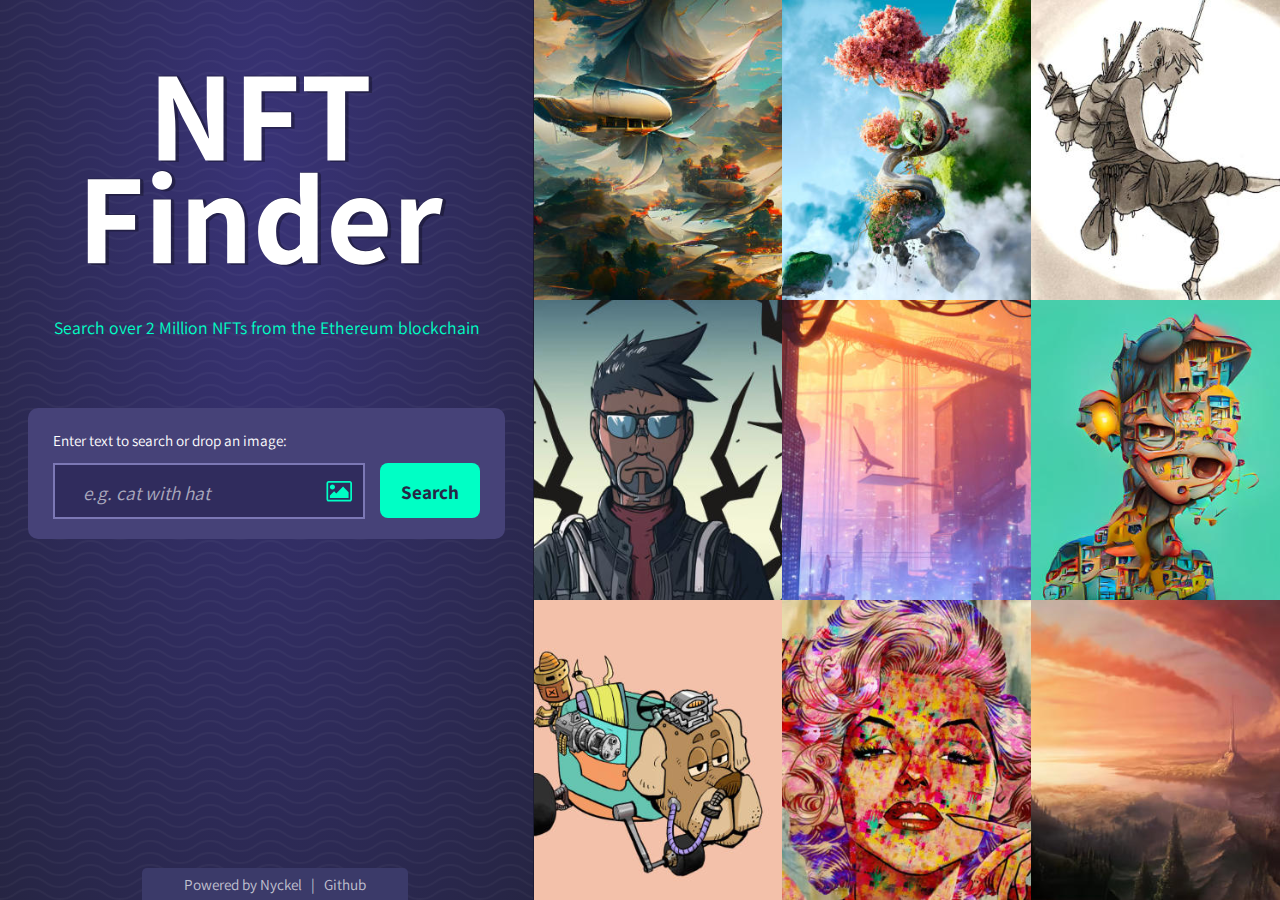
==== demos/NFTFinder/index.html @ 92280795 "Update index.html" ====
<!DOCTYPE html>

<html>

<head>

	<!-- Global site tag (gtag.js) - Google Analytics -->
	<script async src="https://www.googletagmanager.com/gtag/js?id=UA-191564533-1"></script>
	<script>
		window.dataLayer = window.dataLayer || [];
		function gtag() { window.dataLayer.push(arguments); }
		gtag('js', new Date());

		gtag('config', 'UA-191564533-1', { 'linker': { 'domains': ['www.nyckel.com', 'login.nyckel.com'] } });
	</script>

	<meta name="viewport" content="width=device-width, initial-scale=1, minimum-scale=1">
	<meta http-equiv="Content-Type" content="text/html; charset=UTF-8" />
	<base href="" />

	<link rel="preconnect" href="https://fonts.googleapis.com">
	<link rel="preconnect" href="https://fonts.gstatic.com" crossorigin>
	<link href="https://fonts.googleapis.com/css2?family=Assistant:wght@400;600" rel="stylesheet">
	<link rel="apple-touch-icon" sizes="180x180" href="apple-touch-icon.png">
	<link rel="icon" type="image/png" sizes="32x32" href="favicon-32x32.png">
	<link rel="icon" type="image/png" sizes="16x16" href="favicon-16x16.png">
	<link rel="manifest" href="site.webmanifest">
	<script type="text/javascript" src="js/nft-search.js"></script>
	<link href="css/saphire-utilities-2.0.min.css" rel="stylesheet" type="text/css" />
	<link href="css/nft-search.css" rel="stylesheet" type="text/css" />
	<title>NFT Finder</title>
	<meta name="description" content="">
</head>

<body class="">

	<main>

		<div class="columns-fluid collapse-900" style="height: 100%;">
			<div class="col-5 main-panel" style="position: relative;">
				<div class="main-panel-inner">
					<div class="text-centered p-t-50 p-remove-900">
						<div class="p-25">
							<img src="images/logo-nft.svg" alt="" class="page-logo" />
						</div>

						<div class="tag-text p-b-50 p-remove-900">
							<p>
								Search over 2 Million NFTs from the Ethereum blockchain
							</p>
						</div>

						<div class="form-box">
							<form id="search-form" style="position: relative;">
								<div class="p-b-10 text-center-900"><label>Enter text to search or drop an
										image:</label></div>
								<div class="columns-flex collapse-700">
									<div class="col-fluid  p-r-15 p-remove-700" style="position: relative;">
										<div id="current-search-preview" class="current-search-preview"
											style="padding: 10px;">
											<div class="current-search-preview-divet"></div>
											<img id="ItemPreview" src=""
												style="width: 100px; position: relative; z-index: 5; float: left;" />
										</div>
										<div style="position: absolute; right: 27px; top: 18px;">
											<label for="image-input"><img id="image-search-label"
													class="image-droppable" src="images/icon-upload-image.svg"
													alt="Powered by Nyckel"
													style="width: 27px; cursor: pointer;" /></label>
											<input id="image-input" name="image-input" type="file"
												onchange="image_upload_click()" style="display: none;"><br>
										</div>
										<input id="search-text" type="text" placeholder="e.g. cat with hat" />
									</div>
									<div class="col-100"><input id="search-submit" type="submit"
											class="btn btn-primary search-button" value="Search" /></div>
								</div>
							</form>
						</div>

						<div id="error-message" class="error-message">Error: Please upload a jpg or png image</div>
					</div>

					<div class="tab-bottom"><a href="https://www.nyckel.com/semantic-image-search">Powered by
							Nyckel&nbsp;&nbsp;&nbsp;|</a><a
							href="https://github.com/NyckelAI/codesamples/tree/main/demos/NFTFinder"
							target="_blank">&nbsp;&nbsp;&nbsp;Github</a>
					</div>
				</div>
			</div>

			<div id="results-pane" class="col-7" style="position: relative;">
				<div class="loading-panel">
					<div class="loading-panel-spinner-wrapper">
						<div class="lds-roller">
							<div></div>
							<div></div>
							<div></div>
							<div></div>
							<div></div>
							<div></div>
							<div></div>
							<div></div>
						</div>
					</div>
				</div>
				<div class='container' style="position: relative; z-index: 2;">

					<div id="tile-0" class='tile image-tile-wrapper'>
						<a id="tile-link-0" class="image-tile-link" title="View NFT" href="" target="_blank"><img
								src="images/icon-link.svg" alt="View NFT" /></a>
						<div id="tile-image-0" class="image-tile tooltip"
							style="width: 100%; height: 100%; background-size: cover;"
							data-tooltiptarget="tooltip-similar" data-id=""></div>
					</div>

					<div id="tile-1" class='tile image-tile-wrapper'>
						<a id="tile-link-1" class="image-tile-link" title="View NFT" href="" target="_blank"><img
								src="images/icon-link.svg" alt="View NFT" /></a>
						<div id="tile-image-1" class="image-tile tooltip"
							style="width: 100%; height: 100%; background-size: cover;"
							data-tooltiptarget="tooltip-similar" data-id=""></div>
					</div>

					<div id="tile-2" class='tile image-tile-wrapper'>
						<a id="tile-link-2" class="image-tile-link" title="View NFT" href="" target="_blank"><img
								src="images/icon-link.svg" alt="View NFT" /></a>
						<div id="tile-image-2" class="image-tile tooltip"
							style="width: 100%; height: 100%; background-size: cover;"
							data-tooltiptarget="tooltip-similar" data-id=""></div>
					</div>

					<div id="tile-3" class='tile image-tile-wrapper'>
						<a id="tile-link-3" class="image-tile-link" title="View NFT" href="" target="_blank"><img
								src="images/icon-link.svg" alt="View NFT" /></a>
						<div id="tile-image-3" class="image-tile tooltip"
							style="width: 100%; height: 100%; background-size: cover;"
							data-tooltiptarget="tooltip-similar" data-id=""></div>
					</div>

					<div id="tile-4" class='tile image-tile-wrapper'>
						<a id="tile-link-4" class="image-tile-link" title="View NFT" href="" target="_blank"><img
								src="images/icon-link.svg" alt="View NFT" /></a>
						<div id="tile-image-4" class="image-tile tooltip"
							style="width: 100%; height: 100%; background-size: cover;"
							data-tooltiptarget="tooltip-similar" data-id=""></div>
					</div>

					<div id="tile-5" class='tile image-tile-wrapper'>
						<a id="tile-link-5" class="image-tile-link" title="View NFT" href="" target="_blank"><img
								src="images/icon-link.svg" alt="View NFT" /></a>
						<div id="tile-image-5" class="image-tile tooltip"
							style="width: 100%; height: 100%; background-size: cover;"
							data-tooltiptarget="tooltip-similar" data-id=""></div>
					</div>

					<div id="tile-6" class='tile image-tile-wrapper'>
						<a id="tile-link-6" class="image-tile-link" title="View NFT" href="" target="_blank"><img
								src="images/icon-link.svg" alt="View NFT" /></a>
						<div id="tile-image-6" class="image-tile tooltip"
							style="width: 100%; height: 100%; background-size: cover;"
							data-tooltiptarget="tooltip-similar" data-id=""></div>
					</div>

					<div id="tile-7" class='tile image-tile-wrapper'>
						<a id="tile-link-7" class="image-tile-link" title="View NFT" href="" target="_blank"><img
								src="images/icon-link.svg" alt="View NFT" /></a>
						<div id="tile-image-7" class="image-tile tooltip"
							style="width: 100%; height: 100%; background-size: cover;"
							data-tooltiptarget="tooltip-similar" data-id=""></div>
					</div>

					<div id="tile-8" class='tile image-tile-wrapper'>
						<a id="tile-link-8" class="image-tile-link" title="View NFT" href="" target="_blank"><img
								src="images/icon-link.svg" alt="View NFT" /></a>
						<div id="tile-image-8" class="image-tile tooltip"
							style="width: 100%; height: 100%; background-size: cover;"
							data-tooltiptarget="tooltip-similar" data-id=""></div>
					</div>

				</div>
			</div>
		</div>

		<div id="tooltip-similar" class="tooltip-popup">
			<strong>Click to find similar images</strong>
		</div>

	</main>
</body>

</html>
---- demos/NFTFinder/css/saphire-utilities-2.0.min.css ----
.columns-flex{display:flex}.columns-flex .col-fluid{flex-grow:1;min-width:0}.columns-flex .col-50{width:50px;flex-shrink:0}.columns-flex .col-60{width:60px;flex-shrink:0}.columns-flex .col-65{width:65px;flex-shrink:0}.columns-flex .col-75{width:75px;flex-shrink:0}.columns-flex .col-85{width:85px;flex-shrink:0}.columns-flex .col-100{width:100px;flex-shrink:0}.columns-flex .col-125{width:125px;flex-shrink:0}.columns-flex .col-150{width:150px;flex-shrink:0}.columns-flex .col-200{width:200px;flex-shrink:0}.columns-flex .col-250{width:250px;flex-shrink:0}.columns-flex .col-300{width:300px;flex-shrink:0}.columns-flex .col.center-horizontal{display:flex;justify-content:center}.columns-flex .col.center-vertical{display:flex;align-items:center}@media (max-width:700px){.columns-flex.collapse-700{flex-direction:column}.columns-flex.collapse-700>.col-100,.columns-flex.collapse-700>.col-125,.columns-flex.collapse-700>.col-150,.columns-flex.collapse-700>.col-200,.columns-flex.collapse-700>.col-250,.columns-flex.collapse-700>.col-300,.columns-flex.collapse-700>.col-50,.columns-flex.collapse-700>.col-60,.columns-flex.collapse-700>.col-65,.columns-flex.collapse-700>.col-75,.columns-flex.collapse-700>.col-85{width:100%;min-width:0}}@media (max-width:800px){.columns-flex.collapse-800{flex-direction:column}.columns-flex.collapse-800>.col-100,.columns-flex.collapse-800>.col-125,.columns-flex.collapse-800>.col-150,.columns-flex.collapse-800>.col-200,.columns-flex.collapse-800>.col-250,.columns-flex.collapse-800>.col-300,.columns-flex.collapse-800>.col-50,.columns-flex.collapse-800>.col-60,.columns-flex.collapse-800>.col-65,.columns-flex.collapse-800>.col-75,.columns-flex.collapse-800>.col-85{width:100%;min-width:0}}@media (max-width:900px){.columns-flex.collapse-900{flex-direction:column}.columns-flex.collapse-900>.col-100,.columns-flex.collapse-900>.col-125,.columns-flex.collapse-900>.col-150,.columns-flex.collapse-900>.col-200,.columns-flex.collapse-900>.col-250,.columns-flex.collapse-900>.col-300,.columns-flex.collapse-900>.col-50,.columns-flex.collapse-900>.col-60,.columns-flex.collapse-900>.col-65,.columns-flex.collapse-900>.col-75,.columns-flex.collapse-900>.col-85{width:100%;min-width:0}}.flex-tiles-halves{display:flex;justify-content:space-between}.flex-tiles-halves .col{width:48%}.flex-tiles-thirds{display:flex;justify-content:space-between}.flex-tiles-thirds .col{width:32%}.columns-fluid{display:flex;flex-wrap:wrap;justify-content:space-between}.columns-fluid .col-1{width:8.33%;box-sizing:border-box}.columns-fluid .col-2{width:16.66%;box-sizing:border-box}.columns-fluid .col-3{width:24.99%;box-sizing:border-box}.columns-fluid .col-4{width:33.32%;box-sizing:border-box}.columns-fluid .col-5{width:41.65%;box-sizing:border-box}.columns-fluid .col-6{width:49.98%;box-sizing:border-box}.columns-fluid .col-7{width:58.31%;box-sizing:border-box}.columns-fluid .col-8{width:66.65%;box-sizing:border-box}.columns-fluid .col-9{width:74.97%;box-sizing:border-box}.columns-fluid .col-10{width:83.3%;box-sizing:border-box}.columns-fluid .col-11{width:91.63%;box-sizing:border-box}.columns-fluid .col-12{width:100%;box-sizing:border-box}.contain-1000,.contain-1100,.contain-1200,.contain-1300,.contain-1400,.contain-1500,.contain-1600,.contain-1700,.contain-1800,.contain-300,.contain-350,.contain-400,.contain-500,.contain-600,.contain-700,.contain-800,.contain-900{width:100%;margin:0 auto;-webkit-box-sizing:border-box;-moz-box-sizing:border-box;box-sizing:border-box}.contain-300{max-width:300px}.contain-350{max-width:350px}.contain-400{max-width:400px}.contain-500{max-width:500px}.contain-600{max-width:600px}.contain-700{max-width:700px}.contain-800{max-width:800px}.contain-900{max-width:900px}.contain-1000{max-width:1000px}.contain-1100{max-width:1100px}.contain-1200{max-width:1200px}.contain-1300{max-width:1300px}.contain-1400{max-width:1400px}.contain-1500{max-width:1500px}.contain-1600{max-width:1600px}.contain-1700{max-width:1700px}.contain-1800{max-width:1800px}.font-centered,.text-center,.text-centered{text-align:center}.text-left{text-align:left}.text-right{text-align:right}.text-alert{color:red;font-weight:bolder}.text-italic{font-style:italic}.text-error{color:red}@media (max-width:1000px){.columns-fluid.collapse-1000>.col-1,.columns-fluid.collapse-1000>.col-10,.columns-fluid.collapse-1000>.col-11,.columns-fluid.collapse-1000>.col-12,.columns-fluid.collapse-1000>.col-2,.columns-fluid.collapse-1000>.col-3,.columns-fluid.collapse-1000>.col-4,.columns-fluid.collapse-1000>.col-5,.columns-fluid.collapse-1000>.col-6,.columns-fluid.collapse-1000>.col-7,.columns-fluid.collapse-1000>.col-8,.columns-fluid.collapse-1000>.col-9{width:100%;float:none;clear:both}.text-right.text-left-1000{text-align:left}.text-center-1000,.text-center-1000 h1,.text-center-1000 h2,.text-center-1000 h3,.text-center-1000 h4,.text-center-1000 p,.text-centered-1000,.text-centered-1000 h1,.text-centered-1000 h2,.text-centered-1000 h3,.text-centered-1000 h4,.text-centered-1000 p,.text-left.text-center-1000,.text-left.text-center-1000 h1,.text-left.text-center-1000 h2,.text-left.text-center-1000 h3,.text-left.text-center-1000 h4,.text-left.text-center-1000 p,.text-left.text-centered-1000,.text-left.text-centered-1000 h1,.text-left.text-centered-1000 h2,.text-left.text-centered-1000 h3,.text-left.text-centered-1000 h4,.text-left.text-centered-1000 p,.text-right.text-center-1000,.text-right.text-center-1000 h1,.text-right.text-center-1000 h2,.text-right.text-center-1000 h3,.text-right.text-center-1000 h4,.text-right.text-center-1000 p{text-align:center}}@media (max-width:900px){.columns-fluid.collapse-900>.col-1,.columns-fluid.collapse-900>.col-10,.columns-fluid.collapse-900>.col-11,.columns-fluid.collapse-900>.col-12,.columns-fluid.collapse-900>.col-2,.columns-fluid.collapse-900>.col-3,.columns-fluid.collapse-900>.col-4,.columns-fluid.collapse-900>.col-5,.columns-fluid.collapse-900>.col-6,.columns-fluid.collapse-900>.col-7,.columns-fluid.collapse-900>.col-8,.columns-fluid.collapse-900>.col-9{width:100%;float:none;clear:both}.text-center-900,.text-center-900 h1,.text-center-900 h2,.text-center-900 h3,.text-center-900 h4,.text-center-900 p,.text-left.text-center-900,.text-left.text-center-900 h1,.text-left.text-center-900 h2,.text-left.text-center-900 h3,.text-left.text-center-900 h4,.text-left.text-center-900 p,.text-right.text-center-900,.text-right.text-center-900 h1,.text-right.text-center-900 h2,.text-right.text-center-900 h3,.text-right.text-center-900 h4,.text-right.text-center-900 p{text-align:center}.text-right.text-left-900{text-align:left}}@media (max-width:800px){.columns-fluid.collapse-800>.col-1,.columns-fluid.collapse-800>.col-10,.columns-fluid.collapse-800>.col-11,.columns-fluid.collapse-800>.col-12,.columns-fluid.collapse-800>.col-2,.columns-fluid.collapse-800>.col-3,.columns-fluid.collapse-800>.col-4,.columns-fluid.collapse-800>.col-5,.columns-fluid.collapse-800>.col-6,.columns-fluid.collapse-800>.col-7,.columns-fluid.collapse-800>.col-8,.columns-fluid.collapse-800>.col-9{width:100%;float:none;clear:both}.text-center-800,.text-center-800 h1,.text-center-800 h2,.text-center-800 h3,.text-center-800 h4,.text-center-800 p,.text-left.text-center-800,.text-left.text-center-800 h1,.text-left.text-center-800 h2,.text-left.text-center-800 h3,.text-left.text-center-800 h4,.text-left.text-center-800 p,.text-right.text-center-800,.text-right.text-center-800 h1,.text-right.text-center-800 h2,.text-right.text-center-800 h3,.text-right.text-center-800 h4,.text-right.text-center-800 p{text-align:center}.text-right.text-left-800{text-align:left}}@media (max-width:700px){.columns-fluid.collapse-700>.col-1,.columns-fluid.collapse-700>.col-10,.columns-fluid.collapse-700>.col-11,.columns-fluid.collapse-700>.col-12,.columns-fluid.collapse-700>.col-2,.columns-fluid.collapse-700>.col-3,.columns-fluid.collapse-700>.col-4,.columns-fluid.collapse-700>.col-5,.columns-fluid.collapse-700>.col-6,.columns-fluid.collapse-700>.col-7,.columns-fluid.collapse-700>.col-8,.columns-fluid.collapse-700>.col-9{width:100%;float:none;clear:both}.text-center-700,.text-center-700 h1,.text-center-700 h2,.text-center-700 h3,.text-center-700 h4,.text-center-700 p,.text-left.text-center-700,.text-left.text-center-700 h1,.text-left.text-center-700 h2,.text-left.text-center-700 h3,.text-left.text-center-700 h4,.text-left.text-center-700 p,.text-right.text-center-700,.text-right.text-center-700 h1,.text-right.text-center-700 h2,.text-right.text-center-700 h3,.text-right.text-center-700 h4,.text-right.text-center-700 p{text-align:center}.text-right.text-left-700{text-align:left}}.p-t-5{padding-top:5px}.p-t-10{padding-top:10px}.p-t-15{padding-top:15px}.p-t-20{padding-top:20px}.p-t-25{padding-top:25px}.p-t-30{padding-top:30px}.p-t-40{padding-top:40px}.p-t-50{padding-top:50px}.p-t-70{padding-top:70px}.p-t-75{padding-top:75px}.p-t-100{padding-top:100px}.p-t-125{padding-top:125px}.p-t-150{padding-top:150px}.p-t-200{padding-top:200px}.p-b-5{padding-bottom:5px}.p-b-10{padding-bottom:10px}.p-b-15{padding-bottom:15px}.p-b-20{padding-bottom:20px}.p-b-25{padding-bottom:25px}.p-b-30{padding-bottom:30px}.p-b-40{padding-bottom:40px}.p-b-50{padding-bottom:50px}.p-b-70{padding-bottom:70px}.p-b-75{padding-bottom:75px}.p-b-100{padding-bottom:100px}.p-b-125{padding-bottom:125px}.p-b-150{padding-bottom:150px}.p-b-200{padding-bottom:200px}.p-10{padding:10px}.p-15{padding:15px}.p-20{padding:20px}.p-25{padding:25px}.p-30{padding:30px}.p-35{padding:35px}.p-40{padding:40px}.p-50{padding:50px}.p-60{padding:60px}.p-70{padding:70px}.p-75{padding:75px}.p-100{padding:100px}.p-125{padding:125px}.p-150{padding:150px}.p-200{padding:200px}.p-l-5{padding-left:5px}.p-l-10{padding-left:10px}.p-l-15{padding-left:15px}.p-l-20{padding-left:20px}.p-l-25{padding-left:25px}.p-l-30{padding-left:30px}.p-l-35{padding-left:35px}.p-l-40{padding-left:40px}.p-l-50{padding-left:50px}.p-l-60{padding-left:60px}.p-l-70{padding-left:70px}.p-l-75{padding-left:75px}.p-l-100{padding-left:100px}.p-l-125{padding-left:125px}.p-l-150{padding-left:150px}.p-l-200{padding-left:200px}.p-l-300{padding-left:300px}@media (max-width:600px){.columns-fluid.collapse-600>.col-1,.columns-fluid.collapse-600>.col-10,.columns-fluid.collapse-600>.col-11,.columns-fluid.collapse-600>.col-12,.columns-fluid.collapse-600>.col-2,.columns-fluid.collapse-600>.col-3,.columns-fluid.collapse-600>.col-4,.columns-fluid.collapse-600>.col-5,.columns-fluid.collapse-600>.col-6,.columns-fluid.collapse-600>.col-7,.columns-fluid.collapse-600>.col-8,.columns-fluid.collapse-600>.col-9{width:100%;float:none;clear:both}.text-center-600,.text-center-600 h1,.text-center-600 h2,.text-center-600 h3,.text-center-600 h4,.text-center-600 p,.text-left.text-center-600,.text-left.text-center-600 h1,.text-left.text-center-600 h2,.text-left.text-center-600 h3,.text-left.text-center-600 h4,.text-left.text-center-600 p,.text-right.text-center-600,.text-right.text-center-600 h1,.text-right.text-center-600 h2,.text-right.text-center-600 h3,.text-right.text-center-600 h4,.text-right.text-center-600 p{text-align:center}.text-right.text-left-600{text-align:left}.p-10.p-remove-600,.p-100.p-remove-600,.p-15.p-remove-600,.p-20.p-remove-600,.p-25.p-remove-600,.p-30.p-remove-600,.p-35.p-remove-600,.p-5.p-remove-600,.p-50.p-remove-600{padding:0}.p-l-10.p-l-remove-600,.p-l-100.p-l-remove-600,.p-l-15.p-l-remove-600,.p-l-20.p-l-remove-600,.p-l-25.p-l-remove-600,.p-l-30.p-l-remove-600,.p-l-35.p-l-remove-600,.p-l-40.p-l-remove-600,.p-l-5.p-l-remove-600,.p-l-50.p-l-remove-600{padding-left:0}.p-r-10.p-r-remove-600,.p-r-100.p-r-remove-600,.p-r-15.p-r-remove-600,.p-r-20.p-r-remove-600,.p-r-25.p-r-remove-600,.p-r-30.p-r-remove-600,.p-r-35.p-r-remove-600,.p-r-5.p-r-remove-600,.p-r-50.p-r-remove-600,.p-r-60.p-r-remove-600{padding-right:0}.p-b-10.p-b-remove-600,.p-b-100.p-b-remove-600,.p-b-15.p-b-remove-600,.p-b-20.p-b-remove-600,.p-b-25.p-b-remove-600,.p-b-30.p-b-remove-600,.p-b-35.p-b-remove-600,.p-b-5.p-b-remove-600,.p-b-50.p-b-remove-600,.p-b-60.p-b-remove-600{padding-bottom:0}}@media (max-width:700px){.p-10.p-remove-700,.p-100.p-remove-700,.p-15.p-remove-700,.p-20.p-remove-700,.p-25.p-remove-700,.p-30.p-remove-700,.p-35.p-remove-700,.p-5.p-remove-700,.p-50.p-remove-700{padding:0}.p-l-10.p-l-remove-700,.p-l-100.p-l-remove-700,.p-l-15.p-l-remove-700,.p-l-20.p-l-remove-700,.p-l-25.p-l-remove-700,.p-l-30.p-l-remove-700,.p-l-35.p-l-remove-700,.p-l-40.p-l-remove-700,.p-l-5.p-l-remove-700,.p-l-50.p-l-remove-700{padding-left:0}.p-r-10.p-r-remove-700,.p-r-100.p-r-remove-700,.p-r-15.p-r-remove-700,.p-r-20.p-r-remove-700,.p-r-25.p-r-remove-700,.p-r-30.p-r-remove-700,.p-r-35.p-r-remove-700,.p-r-5.p-r-remove-700,.p-r-50.p-r-remove-700,.p-r-60.p-r-remove-700{padding-right:0}.p-b-10.p-b-remove-700,.p-b-100.p-b-remove-700,.p-b-15.p-b-remove-700,.p-b-20.p-b-remove-700,.p-b-25.p-b-remove-700,.p-b-30.p-b-remove-700,.p-b-35.p-b-remove-700,.p-b-5.p-b-remove-700,.p-b-50.p-b-remove-700,.p-b-60.p-b-remove-700,.p-b-75.p-b-remove-700{padding-bottom:0}}@media (max-width:800px){.p-remove-800{padding:0!important}.p-10.p-remove-800,.p-100.p-remove-800,.p-15.p-remove-800,.p-20.p-remove-800,.p-25.p-remove-800,.p-30.p-remove-800,.p-35.p-remove-800,.p-5.p-remove-800,.p-50.p-remove-800,.p-75.p-remove-800{padding:0}.p-l-10.p-l-remove-800,.p-l-100.p-l-remove-800,.p-l-125.p-l-remove-800,.p-l-15.p-l-remove-800,.p-l-150.p-l-remove-800,.p-l-20.p-l-remove-800,.p-l-200.p-l-remove-800,.p-l-25.p-l-remove-800,.p-l-30.p-l-remove-800,.p-l-35.p-l-remove-800,.p-l-40.p-l-remove-800,.p-l-5.p-l-remove-800,.p-l-50.p-l-remove-800,.p-l-75.p-l-remove-800{padding-left:0}.p-r-10.p-r-remove-800,.p-r-100.p-r-remove-800,.p-r-125.p-r-remove-800,.p-r-15.p-r-remove-800,.p-r-150.p-r-remove-800,.p-r-20.p-r-remove-800,.p-r-200.p-r-remove-800,.p-r-25.p-r-remove-800,.p-r-30.p-r-remove-800,.p-r-300.p-r-remove-800,.p-r-35.p-r-remove-800,.p-r-5.p-r-remove-800,.p-r-50.p-r-remove-800,.p-r-60.p-r-remove-800,.p-r-75.p-r-remove-800{padding-right:0}.p-t-10.p-t-remove-800,.p-t-100.p-t-remove-800,.p-t-15.p-t-remove-800,.p-t-150.p-t-remove-800,.p-t-20.p-t-remove-800,.p-t-25.p-t-remove-800,.p-t-30.p-t-remove-800,.p-t-35.p-t-remove-800,.p-t-5.p-t-remove-800,.p-t-50.p-t-remove-800,.p-t-60.p-t-remove-800,.p-t-75.p-t-remove-800{padding-top:0}.p-b-10.p-b-remove-800,.p-b-100.p-b-remove-800,.p-b-15.p-b-remove-800,.p-b-20.p-b-remove-800,.p-b-25.p-b-remove-800,.p-b-30.p-b-remove-800,.p-b-35.p-b-remove-800,.p-b-5.p-b-remove-800,.p-b-50.p-b-remove-800,.p-b-60.p-b-remove-800,.p-b-75.p-b-remove-800{padding-bottom:0}}@media (max-width:900px){.p-10.p-remove-900,.p-100.p-remove-900,.p-15.p-remove-900,.p-20.p-remove-900,.p-25.p-remove-900,.p-30.p-remove-900,.p-35.p-remove-900,.p-5.p-remove-900,.p-50.p-remove-900{padding:0}.p-l-10.p-l-remove-900,.p-l-100.p-l-remove-900,.p-l-15.p-l-remove-900,.p-l-20.p-l-remove-900,.p-l-25.p-l-remove-900,.p-l-30.p-l-remove-900,.p-l-35.p-l-remove-900,.p-l-40.p-l-remove-900,.p-l-5.p-l-remove-900,.p-l-50.p-l-remove-900,.p-l-60.p-l-remove-900,.p-l-75.p-l-remove-900{padding-left:0}.p-r-10.p-r-remove-900,.p-r-100.p-r-remove-900,.p-r-15.p-r-remove-900,.p-r-20.p-r-remove-900,.p-r-25.p-r-remove-900,.p-r-30.p-r-remove-900,.p-r-35.p-r-remove-900,.p-r-5.p-r-remove-900,.p-r-50.p-r-remove-900,.p-r-60.p-r-remove-900,.p-r-75.p-r-remove-900{padding-right:0}.p-t-10.p-t-remove-900,.p-t-100.p-t-remove-900,.p-t-15.p-t-remove-900,.p-t-20.p-t-remove-900,.p-t-25.p-t-remove-900,.p-t-30.p-t-remove-900,.p-t-35.p-t-remove-900,.p-t-5.p-t-remove-900,.p-t-50.p-t-remove-900,.p-t-60.p-t-remove-900{padding-top:0}}@media (max-width:1000px){.p-l-10.p-l-remove-1000,.p-l-100.p-l-remove-1000,.p-l-15.p-l-remove-1000,.p-l-20.p-l-remove-1000,.p-l-25.p-l-remove-1000,.p-l-30.p-l-remove-1000,.p-l-35.p-l-remove-1000,.p-l-40.p-l-remove-1000,.p-l-5.p-l-remove-1000,.p-l-50.p-l-remove-1000,.p-l-70.p-l-remove-1000{padding-left:0}.p-l-75.p-r-remove-1000,.p-r-10.p-r-remove-1000,.p-r-100.p-r-remove-1000,.p-r-15.p-r-remove-1000,.p-r-20.p-r-remove-1000,.p-r-25.p-r-remove-1000,.p-r-30.p-r-remove-1000,.p-r-35.p-r-remove-1000,.p-r-40.p-r-remove-1000,.p-r-5.p-r-remove-1000,.p-r-50.p-r-remove-1000,.p-r-60.p-r-remove-1000,.p-r-75.p-r-remove-1000{padding-right:0}.p-10.p-remove-1000,.p-100.p-remove-1000,.p-15.p-remove-1000,.p-20.p-remove-1000,.p-25.p-remove-1000,.p-30.p-remove-1000,.p-35.p-remove-1000,.p-5.p-remove-1000,.p-50.p-remove-1000{padding:0}.p-t-10.p-t-remove-1000,.p-t-100.p-t-remove-1000,.p-t-15.p-t-remove-1000,.p-t-20.p-t-remove-1000,.p-t-25.p-t-remove-1000,.p-t-30.p-t-remove-1000,.p-t-35.p-t-remove-1000,.p-t-5.p-t-remove-1000,.p-t-50.p-t-remove-1000,.p-t-60.p-t-remove-1000{padding-top:0}}@media (max-width:1100px){.columns-fluid.collapse-1100>.col-1,.columns-fluid.collapse-1100>.col-10,.columns-fluid.collapse-1100>.col-11,.columns-fluid.collapse-1100>.col-12,.columns-fluid.collapse-1100>.col-2,.columns-fluid.collapse-1100>.col-3,.columns-fluid.collapse-1100>.col-4,.columns-fluid.collapse-1100>.col-5,.columns-fluid.collapse-1100>.col-6,.columns-fluid.collapse-1100>.col-7,.columns-fluid.collapse-1100>.col-8,.columns-fluid.collapse-1100>.col-9{width:100%;float:none;clear:both}.p-10.p-remove-1100,.p-100.p-remove-1100,.p-15.p-remove-1100,.p-20.p-remove-1100,.p-25.p-remove-1100,.p-30.p-remove-1100,.p-35.p-remove-1100,.p-5.p-remove-1100,.p-50.p-remove-1100{padding:0}.p-l-10.p-l-remove-1100,.p-l-100.p-l-remove-1100,.p-l-15.p-l-remove-1100,.p-l-20.p-l-remove-1100,.p-l-25.p-l-remove-1100,.p-l-30.p-l-remove-1100,.p-l-35.p-l-remove-1100,.p-l-40.p-l-remove-1100,.p-l-5.p-l-remove-1100,.p-l-50.p-l-remove-1100{padding-left:0}.p-r-10.p-r-remove-1100,.p-r-100.p-r-remove-1100,.p-r-15.p-r-remove-1100,.p-r-20.p-r-remove-1100,.p-r-25.p-r-remove-1100,.p-r-30.p-r-remove-1100,.p-r-35.p-r-remove-1100,.p-r-5.p-r-remove-1100,.p-r-50.p-r-remove-1100,.p-r-60.p-r-remove-1100{padding-right:0}}@media (max-width:1200px){.columns-fluid.collapse-1200>.col-1,.columns-fluid.collapse-1200>.col-10,.columns-fluid.collapse-1200>.col-11,.columns-fluid.collapse-1200>.col-12,.columns-fluid.collapse-1200>.col-2,.columns-fluid.collapse-1200>.col-3,.columns-fluid.collapse-1200>.col-4,.columns-fluid.collapse-1200>.col-5,.columns-fluid.collapse-1200>.col-6,.columns-fluid.collapse-1200>.col-7,.columns-fluid.collapse-1200>.col-8,.columns-fluid.collapse-1200>.col-9{width:100%;float:none;clear:both}.p-10.p-remove-1200,.p-100.p-remove-1200,.p-15.p-remove-1200,.p-20.p-remove-1200,.p-25.p-remove-1200,.p-30.p-remove-1200,.p-35.p-remove-1200,.p-5.p-remove-1200,.p-50.p-remove-1200{padding:0}.p-l-10.p-l-remove-1200,.p-l-100.p-l-remove-1200,.p-l-15.p-l-remove-1200,.p-l-20.p-l-remove-1200,.p-l-25.p-l-remove-1200,.p-l-30.p-l-remove-1200,.p-l-35.p-l-remove-1200,.p-l-40.p-l-remove-1200,.p-l-5.p-l-remove-1200,.p-l-50.p-l-remove-1200{padding-left:0}.p-r-10.p-r-remove-1200,.p-r-100.p-r-remove-1200,.p-r-15.p-r-remove-1200,.p-r-20.p-r-remove-1200,.p-r-25.p-r-remove-1200,.p-r-30.p-r-remove-1200,.p-r-35.p-r-remove-1200,.p-r-5.p-r-remove-1200,.p-r-50.p-r-remove-1200,.p-r-60.p-r-remove-1200{padding-right:0}}.p-r-5{padding-right:5px}.p-r-10{padding-right:10px}.p-r-15{padding-right:15px}.p-r-20{padding-right:20px}.p-r-25{padding-right:25px}.p-r-30{padding-right:30px}.p-r-35{padding-right:35px}.p-r-40{padding-right:40px}.p-r-50{padding-right:50px}.p-r-60{padding-right:60px}.p-r-70{padding-right:70px}.p-r-75{padding-right:75px}.p-r-100{padding-right:100px}.p-r-125{padding-right:125px}.p-r-150{padding-right:150px}.p-r-200{padding-right:200px}.p-r-250{padding-right:250px}.p-r-300{padding-right:300px}.p-r-350{padding-right:350px}@media (max-width:900px){.p-r-50.p-r-remove-900{padding-right:0}}.p-tb-10{padding-top:10px;padding-bottom:10px}.p-tb-20{padding-top:20px;padding-bottom:20px}.p-tb-25{padding-top:25px;padding-bottom:25px}.p-tb-30{padding-top:30px;padding-bottom:30px}.p-tb-40{padding-top:40px;padding-bottom:40px}.p-tb-50{padding-top:50px;padding-bottom:50px}.p-tb-70{padding-top:70px;padding-bottom:70px}.p-tb-75{padding-top:75px;padding-bottom:75px}.p-tb-100{padding-top:100px;padding-bottom:100px}.p-tb-125{padding-top:125px;padding-bottom:125px}@media (max-width:800px){.p-r-50.p-r-remove-800{padding-right:0}.p-tb-75.p-reduce-800{padding-top:35px;padding-bottom:35px}.p-tb-100.p-reduce-800{padding-top:50px;padding-bottom:50px}.p-50.p-half-800{padding:25px}.p-tb-100.p-half-800{padding-top:50px;padding-bottom:50px}.p-tb-125.p-half-800{padding-top:62px;padding-bottom:62px}.p-mobile-800{padding-left:5%;padding-right:5%;box-sizing:border-box}}@media (max-width:550px){.p-mobile-550{padding-left:5%;padding-right:5%;box-sizing:border-box}}@media (max-width:650px){.p-mobile-650{padding-left:5%;padding-right:5%;box-sizing:border-box}}@media (max-width:700px){.p-mobile-700{padding-left:5%;padding-right:5%;box-sizing:border-box}}@media (max-width:750px){.p-mobile-750{padding-left:5%;padding-right:5%;box-sizing:border-box}}@media (max-width:850px){.p-mobile-850{padding-left:5%;padding-right:5%;box-sizing:border-box}}@media (max-width:900px){.p-mobile-900{padding-left:5%;padding-right:5%;box-sizing:border-box}}@media (max-width:950px){.p-mobile-950{padding-left:5%;padding-right:5%;box-sizing:border-box}}@media (max-width:1000px){.p-mobile-1000{padding-left:5%;padding-right:5%;box-sizing:border-box}}@media (max-width:1050px){.p-mobile-1050{padding-left:5%;padding-right:5%;box-sizing:border-box}}@media (max-width:1100px){.p-mobile-1100{padding-left:5%;padding-right:5%;box-sizing:border-box}}@media (max-width:1150px){.p-mobile-1150{padding-left:5%;padding-right:5%;box-sizing:border-box}}@media (max-width:1200px){.p-mobile-1200{padding-left:5%;padding-right:5%;box-sizing:border-box}}@media (max-width:1250px){.p-mobile-1250{padding-left:5%;padding-right:5%;box-sizing:border-box}}@media (max-width:1300px){.columns-fluid.collapse-1300>.col-1,.columns-fluid.collapse-1300>.col-10,.columns-fluid.collapse-1300>.col-11,.columns-fluid.collapse-1300>.col-12,.columns-fluid.collapse-1300>.col-2,.columns-fluid.collapse-1300>.col-3,.columns-fluid.collapse-1300>.col-4,.columns-fluid.collapse-1300>.col-5,.columns-fluid.collapse-1300>.col-6,.columns-fluid.collapse-1300>.col-7,.columns-fluid.collapse-1300>.col-8,.columns-fluid.collapse-1300>.col-9{width:100%;float:none;clear:both}.p-mobile-1300{padding-left:5%;padding-right:5%;box-sizing:border-box}.hide-lessthan-1300{display:none!important}}@media (max-width:1350px){.p-mobile-1350{padding-left:5%;padding-right:5%;box-sizing:border-box}}@media (max-width:1400px){.p-mobile-1400{padding-left:5%;padding-right:5%;box-sizing:border-box}.hide-lessthan-1400{display:none!important}}@media (max-width:1450px){.p-mobile-1450{padding-left:5%;padding-right:5%;box-sizing:border-box}}@media (max-width:1500px){.p-mobile-1500{padding-left:5%;padding-right:5%;box-sizing:border-box}.hide-lessthan-1500{display:none!important}}@media (max-width:1550px){.p-mobile-1550{padding-left:5%;padding-right:5%;box-sizing:border-box}}@media (max-width:1600px){.p-mobile-1600{padding-left:5%;padding-right:5%;box-sizing:border-box}.hide-lessthan-1600{display:none!important}}@media (max-width:1650px){.p-mobile-1650{padding-left:5%;padding-right:5%;box-sizing:border-box}}@media (max-width:1700px){.p-mobile-1700{padding-left:5%;padding-right:5%;box-sizing:border-box}.hide-lessthan-1700{display:none!important}}@media (max-width:600px){.p-mobile-600{padding-left:5%;padding-right:5%;box-sizing:border-box}.p-remove-600{padding:0}.hide-lessthan-600{display:none!important}}@media (max-width:700px){.p-remove-700{padding:0}.hide-lessthan-700{display:none!important}}@media (max-width:800px){.p-remove-800{padding:0}.hide-lessthan-800{display:none!important}}@media (max-width:900px){.p-remove-900{padding:0}.hide-lessthan-900{display:none!important}}@media (max-width:1000px){.p-remove-1000{padding:0}.hide-lessthan-1000{display:none!important}}@media (max-width:1100px){.p-remove-1100{padding:0}.hide-lessthan-1100{display:none!important}}@media (max-width:1200px){.p-remove-1200{padding:0}.hide-lessthan-1200{display:none!important}}@media (max-width:1800px){.hide-lessthan-1800{display:none!important}}@media (min-width:601px){.hide-morethan-600{display:none!important}}@media (min-width:701px){.hide-morethan-700{display:none!important}}@media (min-width:801px){.hide-morethan-800{display:none!important}}@media (min-width:901px){.hide-morethan-900{display:none!important}}@media (min-width:1001px){.hide-morethan-1000{display:none!important}}@media (min-width:1101px){.hide-morethan-1100{display:none!important}}@media (min-width:1201px){.hide-morethan-1200{display:none!important}}@media (min-width:1301px){.hide-morethan-1300{display:none!important}}@media (min-width:1401px){.hide-morethan-1400{display:none!important}}@media (min-width:1501px){.hide-morethan-1500{display:none!important}}@media (min-width:1601px){.hide-morethan-1600{display:none!important}}@media (min-width:1701px){.hide-morethan-1700{display:none!important}}@media (min-width:1801px){.hide-morethan-1800{display:none!important}}
---- demos/NFTFinder/css/nft-search.css ----
h1,
h1 a,
h2,
h2 a {
    line-height: 1.1;
    margin: 0;
}

a,
body,
button,
div,
input[type="submit"],
input[type="text"],
label,
li,
p,
select,
span,
td,
th {
    font-family: Assistant, sans-serif;
    font-size: 0.95rem;
    line-height: 1.6;
    color: #595959;
    font-weight: 400;
}

h1,
h1 a,
h2,
h2 a,
h3,
h3 a,
h4,
h4 a {
    font-family: Assistant, sans-serif;
    margin-bottom: 0;
}

h1,
h1 a {
    font-size: 3.1rem;
    font-weight: 100;
    color: #000;
}

@media (max-width: 800px) {

    h1,
    h1 a {
        font-size: 2.5rem;
        font-weight: 100;
        line-height: 1.1;
    }
}

h2,
h2 a {
    font-size: 3.2rem;
    font-weight: 300;
    color: #004566;
}

@media (max-width: 800px) {

    h2,
    h2 a {
        font-size: 2.6rem;
        font-weight: 300;
        line-height: 1.1;
    }
}

h2.h2-small,
h3,
h3 a,
h3.h3-small,
h4,
h4 a {
    font-weight: 400;
    line-height: 1.1;
    color: #004566;
    margin: 0;
}

h2.h2-small,
h3,
h3 a {
    font-size: 1.33rem;
}

h3.h3-small,
h4,
h4 a {
    font-size: 1.1rem;
}

a .fa,
h1 .fa,
h2 .fa,
h3 .fa,
h4 .fa {
    margin-right: 5px;
}

a,
a:hover,
a:visited {
    color: #2487ce;
    text-decoration: none;
    cursor: pointer;
}

a .fa {
    font-size: 14px;
}

body,
html {
    margin: 0;
    padding: 0;
    height: 100%;
}

body {
    background: #262544;
}

.page-content,
main {
    height: 100%;
}

.main-panel {
    background: #393377;
    background: -moz-radial-gradient(center, ellipse cover, #393377 0, #262543 100%);
    background: -webkit-radial-gradient(center, ellipse cover, #393377 0, #262543 100%);
    background: radial-gradient(ellipse at 50% 20%, #393377 0, #262543 100%);
    filter: progid:DXImageTransform.Microsoft.gradient(startColorstr="#393377", endColorstr="#262543", GradientType=1);
    box-shadow: 0 4px 20px rgba(0, 0, 0, 0.5);
}

.main-panel-inner {
    width: 100%;
    height: 100%;
    background-image: url(../images/squiggle.svg);
    background-size: 60px auto;
}

@media (max-width: 900px) {
    .main-panel-inner {
        padding-bottom: 30px;
    }
}

.container {
    display: flex;
    flex-wrap: wrap;
    --n: 3;
    height: 100%;
}

.image-tile-wrapper {
    width: 33.33%;
    height: 33.34%;
    min-height: 275px;
    cursor: pointer;
    position: relative;
}

.image-tile {
    background-position: center;
    background-size: cover;
}

.image-tile-link {
    border-radius: 50%;
    background: #36316a;
    width: 34px;
    height: 34px;
    text-align: center;
    padding-top: 7px;
    box-sizing: border-box;
    position: absolute;
    left: 10px;
    top: 10px;
    display: none;
}

.image-tile-link img {
    width: 20px;
}

.image-tile-wrapper:hover .image-tile-link {
    display: block;
}

@media (max-width: 1000px) {
    .image-tile-link {
        display: block;
    }
}

@media (max-width: 700px) {
    .container {
        --n: 2;
    }

    .image-tile-wrapper {
        width: 50%;
        height: 50%;
        min-height: 100px;
    }

    #tile-8 {
        display: none;
    }
}

.pre-logo {
    padding-top: 20px;
    padding-bottom: 25px;
}

.powered-by {
    width: 180px;
}

.page-logo {
    width: 100%;
    max-width: 360px;
}

@media (max-width: 700px) {
    .pre-logo {
        padding-bottom: 10px;
    }

    .page-logo {
        max-width: 240px;
    }
}

.tag-text {
    width: 90%;
    margin: 0 auto;
}

.tag-text p {
    color: #00ffc5;
    font-size: 1.1rem;
    line-height: 1.4;
    font-weight: 700px;
}

.form-box {
    background: #464278;
    border-radius: 10px;
    max-width: 80%;
    margin: 0 auto;
    text-align: left;
    padding: 20px 25px;
}

.form-box label {
    color: #fff;
}

.form-box input[type="text"] {
    background: #302c5d;
    color: #fff;
    border: 2px solid #7c78b5;
    padding: 19px 14px 17px;
    box-sizing: border-box;
    width: 100%;
    height: 56px;
}

.form-box input[type="text"]::placeholder {
    color: rgba(255, 255, 255, 0.6);
    font-size: 1.3em;
    font-style: italic;
}

.form-box input[type="submit"] {
    display: block;
    cursor: pointer;
    width: 100%;
    background: #00ffc5;
    border: 0;
    border-radius: 8px;
    padding: 16px 14px 12px;
    color: #272545;
    font-weight: 700;
    max-width: 120px;
}

.form-box input[type="submit"],
.form-box input[type="text"],
.form-box input[type="text"]::placeholder {
    padding: 20px 14px 16px;
    font-size: 1.2rem;
    line-height: 1;
}

@media (max-width: 700px) {
    .form-box .search-button {
        float: right;
        margin-top: 15px;
    }
}

.form-box .current-search-preview {
    position: absolute;
    width: 100px;
    top: 72px;
    background: #5e58a0;
    border-radius: 10px;
    padding: 8px 14px;
    color: #fff;
    display: none;
}

.form-box .current-search-preview-divet {
    width: 20px;
    height: 20px;
    background: #5e58a0;
    position: absolute;
    transform: rotate(45deg);
    margin-top: -17px;
    left: 20px;
}

.error-message {
    margin-top: 10px;
    background: rgba(0, 0, 0, 0.3);
    padding: 5px 12px;
    border-radius: 4px;
    color: #fff;
    display: none;
}

.tab-bottom {
    border-top-left-radius: 5px;
    border-top-right-radius: 5px;
    background: #3b3a69;
    position: absolute;
    bottom: 0;
    left: 50%;
    width: 250px;
    margin-left: -125px;
    text-align: center;
    padding: 4px 8px;
}

.tab-bottom a {
    color: rgba(255, 255, 255, 0.7);
}

@media (max-width: 900px) {
    .tab-bottom {
        position: fixed;
        z-index: 1000;
        bottom: 0;
        left: 50%;
        box-shadow: -2px -2px 5px rgba(0, 0, 0, 0.3);
    }
}

.loading-panel {
    width: 100%;
    height: 100%;
    position: absolute;
    z-index: 1;
}

.loading-panel-spinner-wrapper {
    display: flex;
    align-items: center;
    justify-content: center;
    height: 100%;
}

.lds-roller {
    display: inline-block;
    position: relative;
    width: 80px;
    height: 80px;
}

.lds-roller div {
    animation: lds-roller 1.2s cubic-bezier(0.5, 0, 0.5, 1) infinite;
    transform-origin: 40px 40px;
}

.lds-roller div:after {
    content: " ";
    display: block;
    position: absolute;
    width: 7px;
    height: 7px;
    border-radius: 50%;
    background: #fff;
    margin: -4px 0 0 -4px;
}

.lds-roller div:nth-child(1) {
    animation-delay: -36ms;
}

.lds-roller div:nth-child(1):after {
    top: 63px;
    left: 63px;
}

.lds-roller div:nth-child(2) {
    animation-delay: -72ms;
}

.lds-roller div:nth-child(2):after {
    top: 68px;
    left: 56px;
}

.lds-roller div:nth-child(3) {
    animation-delay: -108ms;
}

.lds-roller div:nth-child(3):after {
    top: 71px;
    left: 48px;
}

.lds-roller div:nth-child(4) {
    animation-delay: -144ms;
}

.lds-roller div:nth-child(4):after {
    top: 72px;
    left: 40px;
}

.lds-roller div:nth-child(5) {
    animation-delay: -0.18s;
}

.lds-roller div:nth-child(5):after {
    top: 71px;
    left: 32px;
}

.lds-roller div:nth-child(6) {
    animation-delay: -216ms;
}

.lds-roller div:nth-child(6):after {
    top: 68px;
    left: 24px;
}

.lds-roller div:nth-child(7) {
    animation-delay: -252ms;
}

.lds-roller div:nth-child(7):after {
    top: 63px;
    left: 17px;
}

.lds-roller div:nth-child(8) {
    animation-delay: -288ms;
}

.lds-roller div:nth-child(8):after {
    top: 56px;
    left: 12px;
}

@keyframes lds-roller {
    0% {
        transform: rotate(0);
    }

    100% {
        transform: rotate(360deg);
    }
}

.tooltip-popup {
    background: #fff;
    z-index: 10;
    padding: 8px;
    top: 0;
    left: 0;
    position: fixed;
    display: none;
    border-radius: 4px;
}
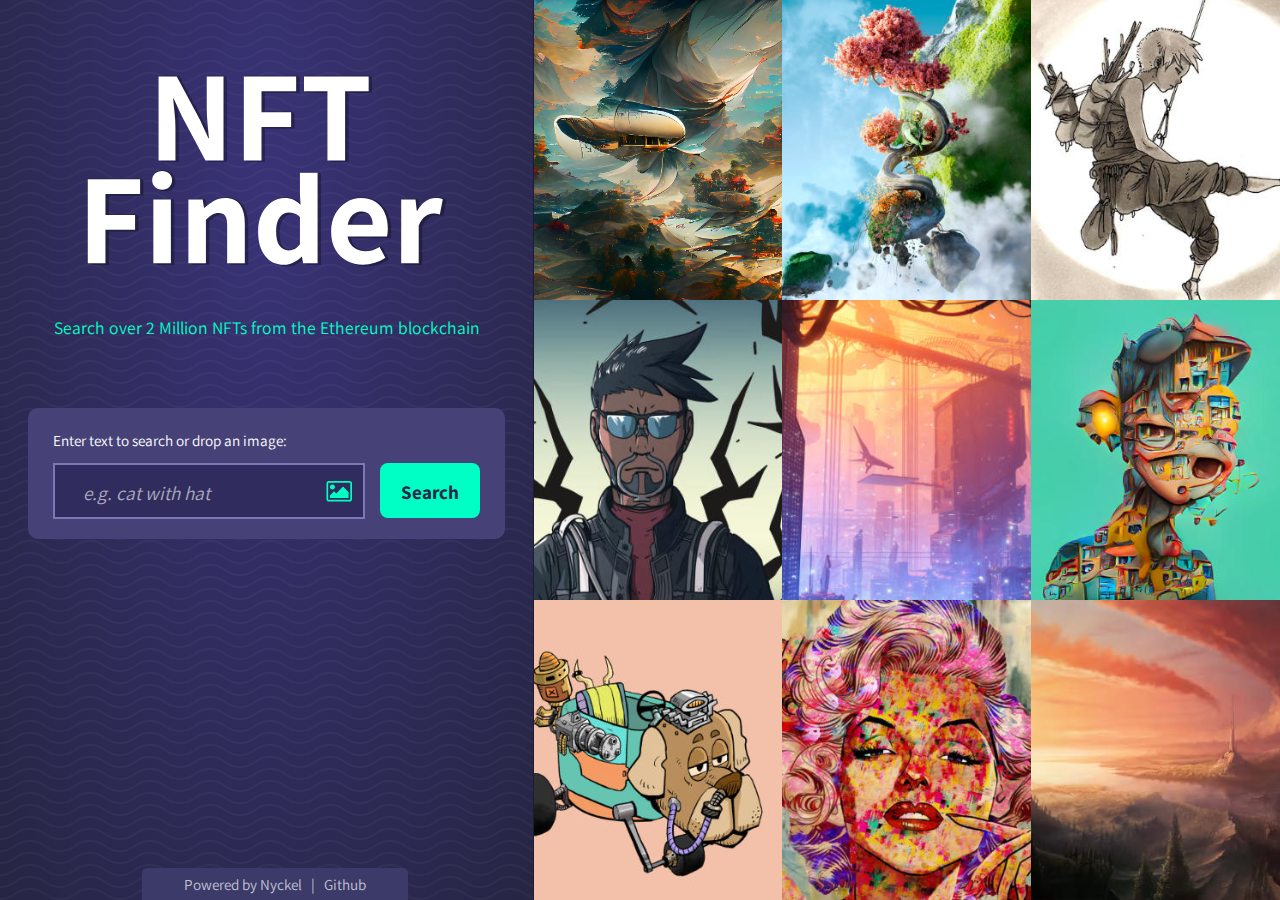
==== commit fe5f53d4: "Fixes for a few issues: *Make "NFT Finder" title clickable and make it reset the page. *NFT finder r" ====
--- a/demos/NFTFinder/index.html
+++ b/demos/NFTFinder/index.html
@@ -41,7 +41,7 @@
 				<div class="main-panel-inner">
 					<div class="text-centered p-t-50 p-remove-900">
 						<div class="p-25">
-							<img src="images/logo-nft.svg" alt="" class="page-logo" />
+							<a href="" id="page-logo"><img src="images/logo-nft.svg" alt="" class="page-logo" /></a>
 						</div>
 
 						<div class="tag-text p-b-50 p-remove-900">
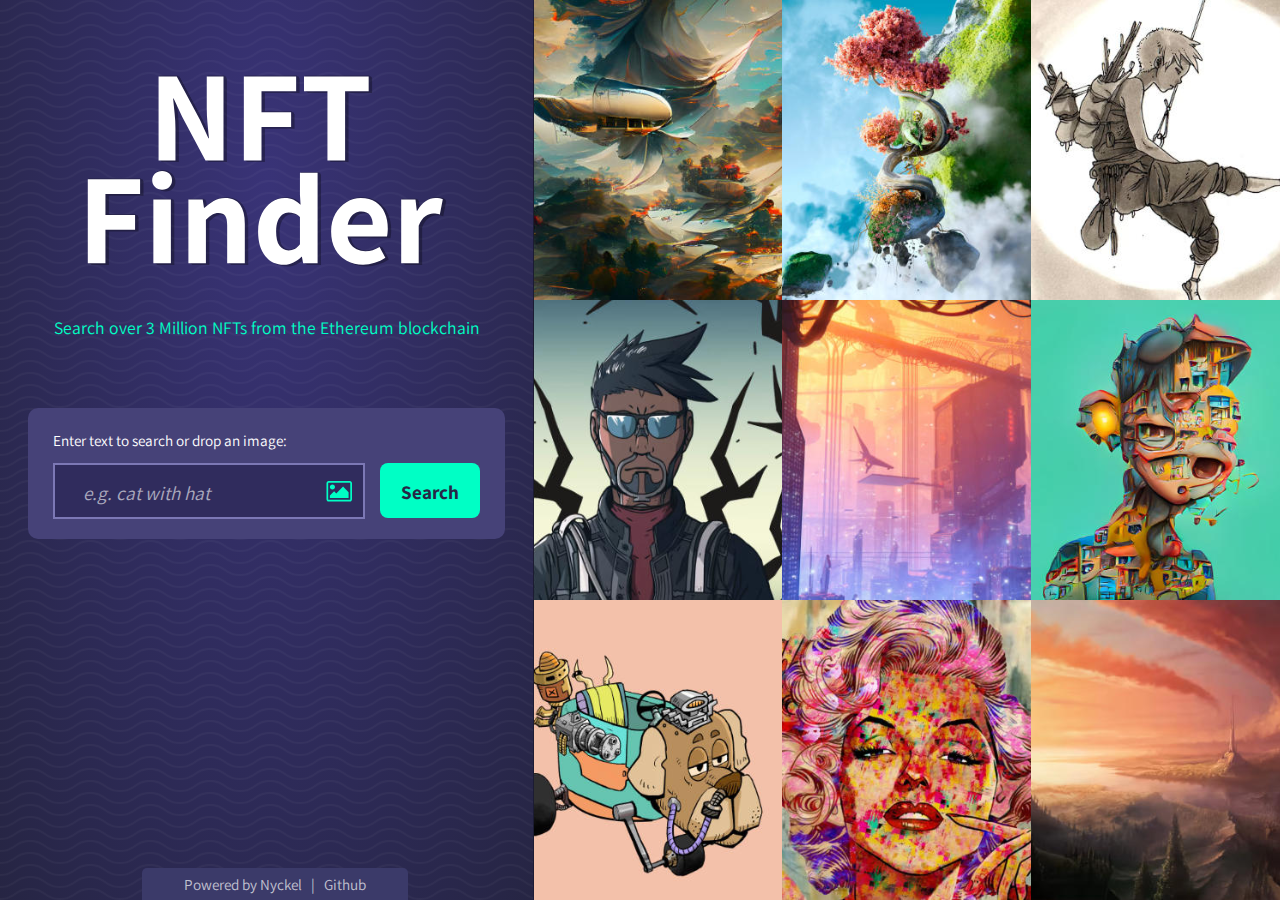
==== commit e727f584: "Update index.html" ====
--- a/demos/NFTFinder/index.html
+++ b/demos/NFTFinder/index.html
@@ -46,7 +46,7 @@
 
 						<div class="tag-text p-b-50 p-remove-900">
 							<p>
-								Search over 2 Million NFTs from the Ethereum blockchain
+								Search over 3 Million NFTs from the Ethereum blockchain
 							</p>
 						</div>
 
--- a/demos/NFTFinder/css/nft-search.css
+++ b/demos/NFTFinder/css/nft-search.css
@@ -150,7 +150,7 @@
 
 @media (max-width: 900px) {
     .main-panel-inner {
-        padding-bottom: 30px;
+        padding-bottom: 60px;
     }
 }
 
@@ -320,6 +320,7 @@
     padding: 8px 14px;
     color: #fff;
     display: none;
+	z-index: 10;
 }
 
 .form-box .current-search-preview-divet {
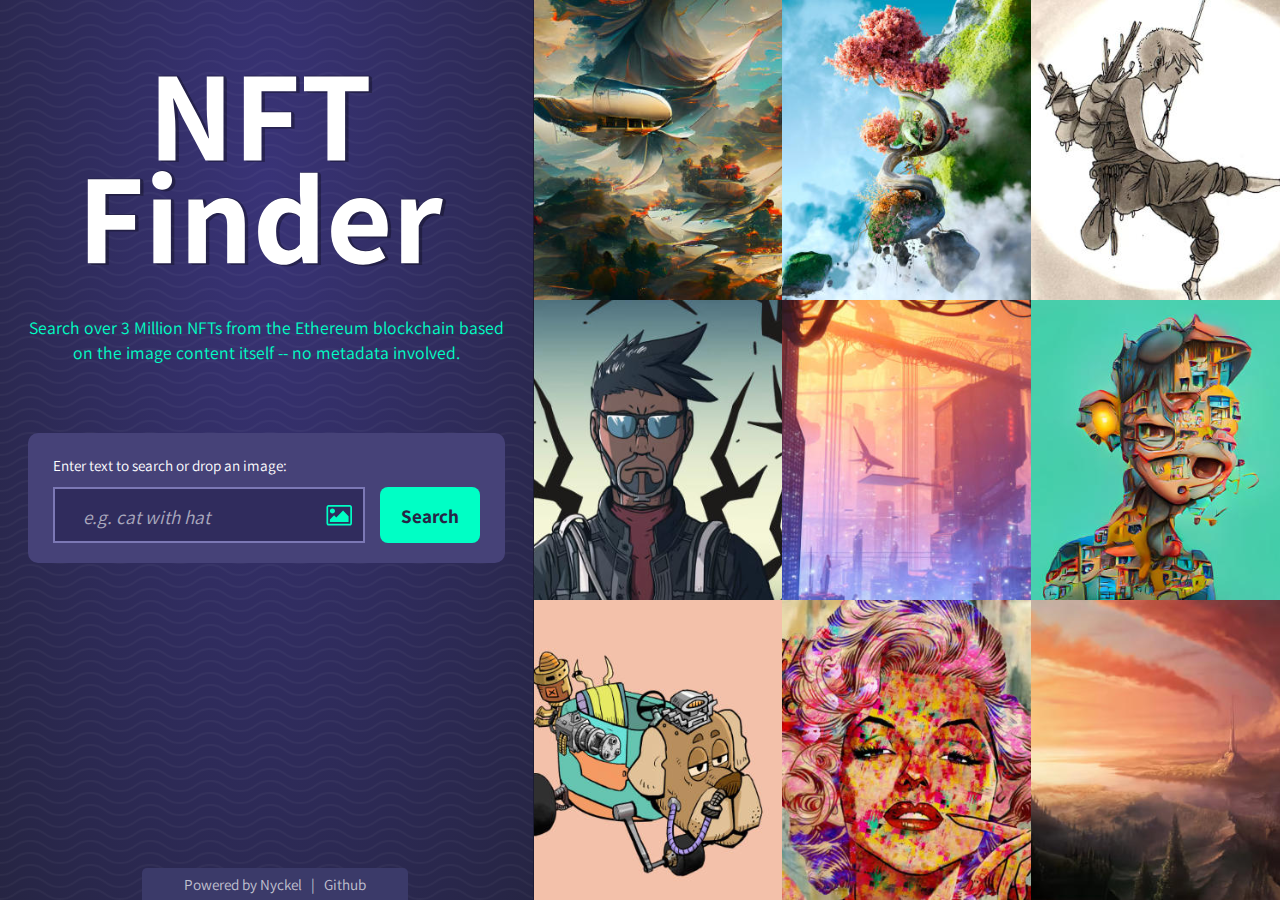
==== commit ceb99778: "making explicit that search is not using metadata" ====
--- a/demos/NFTFinder/index.html
+++ b/demos/NFTFinder/index.html
@@ -46,7 +46,8 @@
 
 						<div class="tag-text p-b-50 p-remove-900">
 							<p>
-								Search over 3 Million NFTs from the Ethereum blockchain
+								Search over 3 Million NFTs from the Ethereum blockchain based on the image content
+								itself -- no metadata involved.
 							</p>
 						</div>
 
@@ -189,4 +190,4 @@
 	</main>
 </body>
 
-</html>
+</html>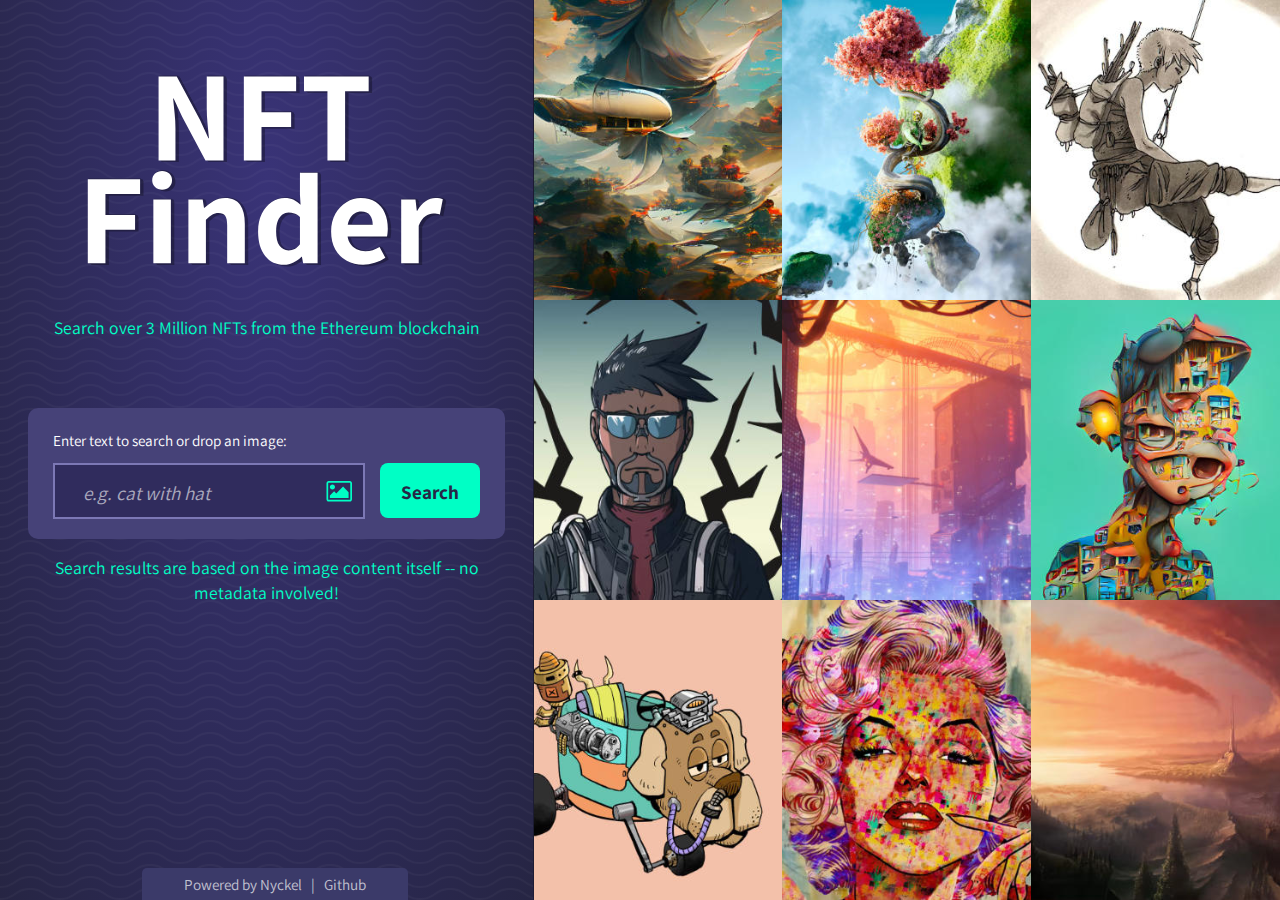
==== commit 06da27c8: "making explicit that search is not using metadata" ====
--- a/demos/NFTFinder/index.html
+++ b/demos/NFTFinder/index.html
@@ -29,7 +29,7 @@
 	<link href="css/saphire-utilities-2.0.min.css" rel="stylesheet" type="text/css" />
 	<link href="css/nft-search.css" rel="stylesheet" type="text/css" />
 	<title>NFT Finder</title>
-	<meta name="description" content="">
+	<meta name="description" content="Semantic search of 3 million NFS using text or image queries. Powered by nyckel.com.">
 </head>
 
 <body class="">
@@ -46,9 +46,8 @@
 
 						<div class="tag-text p-b-50 p-remove-900">
 							<p>
-								Search over 3 Million NFTs from the Ethereum blockchain based on the image content
-								itself -- no metadata involved.
-							</p>
+								Search over 3 Million NFTs from the Ethereum blockchain 
+							</p> 
 						</div>
 
 						<div class="form-box">
@@ -77,6 +76,12 @@
 											class="btn btn-primary search-button" value="Search" /></div>
 								</div>
 							</form>
+						</div>
+						<div class="tag-text p-b-50 p-remove-900">
+							<p> 
+								Search results are based on the image content
+								itself -- no metadata involved!
+							</p>
 						</div>
 
 						<div id="error-message" class="error-message">Error: Please upload a jpg or png image</div>
